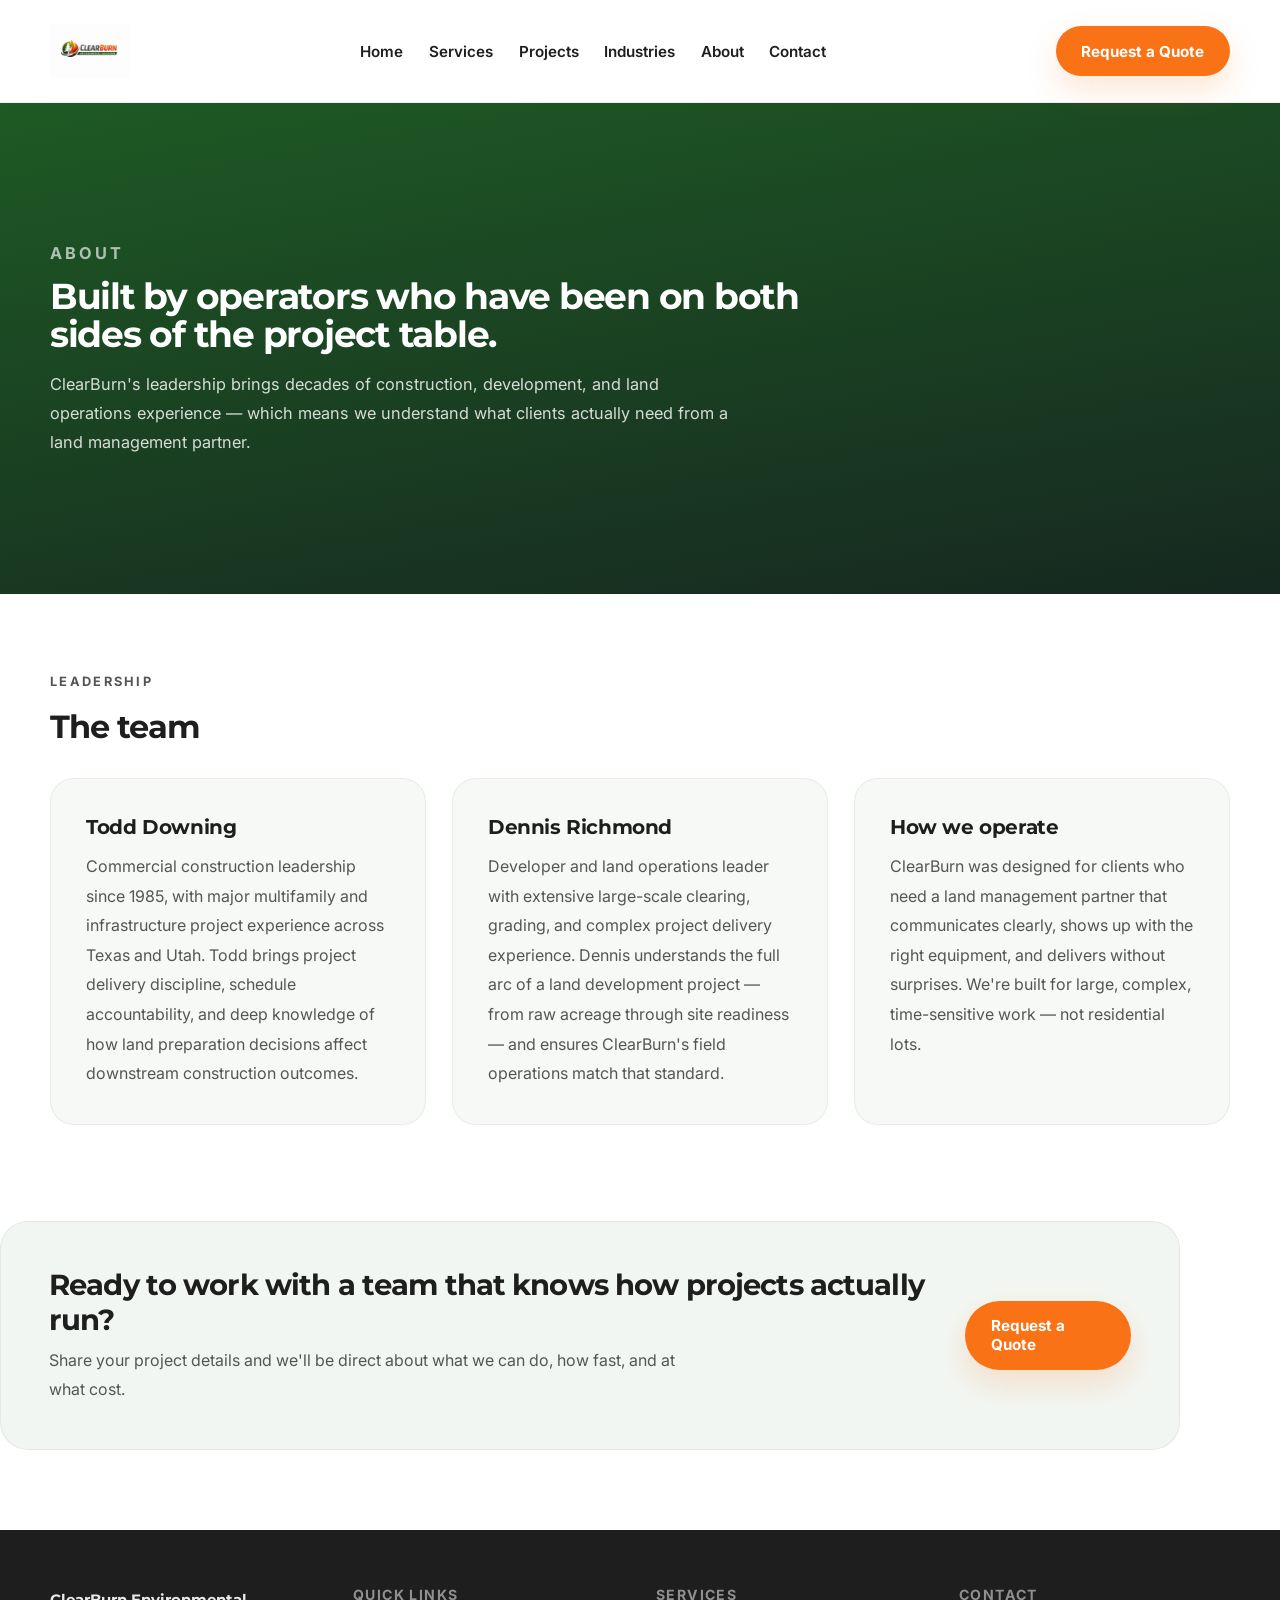
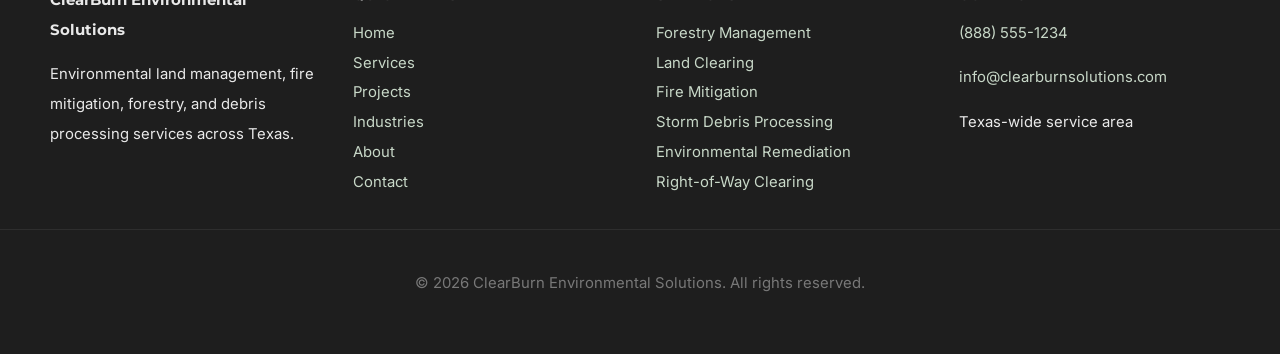
==== about.html @ 8dbac009 "Initial commit — ClearBurn website Co-Authored-By: Claude Sonnet 4.6 <noreply@anthropic.com>" ====
<!DOCTYPE html>
<html lang="en">
<head>
  <meta charset="UTF-8" />
  <meta name="viewport" content="width=device-width, initial-scale=1.0" />
  <meta name="description" content="ClearBurn Environmental Solutions is led by experienced operators with development and construction backgrounds, delivering practical environmental land management solutions across Texas." />
  <title>About ClearBurn Environmental Solutions</title>
  <link rel="preconnect" href="https://fonts.googleapis.com" />
  <link rel="preconnect" href="https://fonts.gstatic.com" crossorigin />
  <link href="https://fonts.googleapis.com/css2?family=Inter:wght@400;500;600;700&family=Montserrat:wght@600;700;800&display=swap" rel="stylesheet" />
  <link rel="stylesheet" href="styles.css" />
</head>
<body>
  <header class="site-header">
    <div class="container header-inner">
      <a href="index.html" class="brand">
        <img src="ClearBurn Logo.png" alt="ClearBurn" class="logo" />
      </a>
      <nav class="main-nav" aria-label="Primary navigation">
        <a href="index.html">Home</a>
        <a href="services.html">Services</a>
        <a href="projects.html">Projects</a>
        <a href="industries.html">Industries</a>
        <a href="about.html">About</a>
        <a href="contact.html">Contact</a>
      </nav>
      <a href="contact.html" class="nav-cta">Request a Quote</a>
      <button class="mobile-menu-toggle" aria-label="Open menu">Menu</button>
    </div>
    <div class="mobile-menu" id="mobileMenu">
      <a href="index.html">Home</a>
      <a href="services.html">Services</a>
      <a href="projects.html">Projects</a>
      <a href="industries.html">Industries</a>
      <a href="about.html">About</a>
      <a href="contact.html">Contact</a>
      <a href="contact.html" class="mobile-cta">Request a Quote</a>
    </div>
  </header>

  <main>
    <section class="page-hero hero-small">
      <div class="container">
        <p class="eyebrow">About</p>
        <h1>Built by operators who have been on both sides of the project table.</h1>
        <p>ClearBurn's leadership brings decades of construction, development, and land operations experience — which means we understand what clients actually need from a land management partner.</p>
      </div>
    </section>

    <section class="container">
      <div class="section-header">
        <p class="eyebrow">Leadership</p>
        <h2>The team</h2>
      </div>
      <div class="profile-grid">
        <article class="profile-card">
          <h2>Todd Downing</h2>
          <p>Commercial construction leadership since 1985, with major multifamily and infrastructure project experience across Texas and Utah. Todd brings project delivery discipline, schedule accountability, and deep knowledge of how land preparation decisions affect downstream construction outcomes.</p>
        </article>
        <article class="profile-card">
          <h2>Dennis Richmond</h2>
          <p>Developer and land operations leader with extensive large-scale clearing, grading, and complex project delivery experience. Dennis understands the full arc of a land development project — from raw acreage through site readiness — and ensures ClearBurn's field operations match that standard.</p>
        </article>
        <article class="profile-card">
          <h2>How we operate</h2>
          <p>ClearBurn was designed for clients who need a land management partner that communicates clearly, shows up with the right equipment, and delivers without surprises. We're built for large, complex, time-sensitive work — not residential lots.</p>
        </article>
      </div>
    </section>

    <section class="container simple-cta">
      <div>
        <h2>Ready to work with a team that knows how projects actually run?</h2>
        <p class="cta-text">Share your project details and we'll be direct about what we can do, how fast, and at what cost.</p>
      </div>
      <a href="contact.html" class="btn btn-primary">Request a Quote</a>
    </section>
  </main>

  <footer class="site-footer">
    <div class="container footer-grid">
      <div>
        <p class="footer-logo">ClearBurn Environmental Solutions</p>
        <p>Environmental land management, fire mitigation, forestry, and debris processing services across Texas.</p>
      </div>
      <div>
        <h4>Quick links</h4>
        <a href="index.html">Home</a>
        <a href="services.html">Services</a>
        <a href="projects.html">Projects</a>
        <a href="industries.html">Industries</a>
        <a href="about.html">About</a>
        <a href="contact.html">Contact</a>
      </div>
      <div>
        <h4>Services</h4>
        <a href="services.html">Forestry Management</a>
        <a href="services.html">Land Clearing</a>
        <a href="services.html">Fire Mitigation</a>
        <a href="services.html">Storm Debris Processing</a>
        <a href="services.html">Environmental Remediation</a>
        <a href="services.html">Right-of-Way Clearing</a>
      </div>
      <div>
        <h4>Contact</h4>
        <p><a href="tel:+18885551234">(888) 555-1234</a></p>
        <p><a href="mailto:info@clearburnsolutions.com">info@clearburnsolutions.com</a></p>
        <p>Texas-wide service area</p>
      </div>
    </div>
    <div class="footer-bottom">
      <p>© 2026 ClearBurn Environmental Solutions. All rights reserved.</p>
    </div>
  </footer>
  <script src="script.js"></script>
</body>
</html>
---- styles.css ----
:root {
  --forest-green: #1E5A24;
  --secondary-green: #2E7D32;
  --orange: #F97316;
  --charcoal: #1E1E1E;
  --light-gray: #F5F5F5;
  --white: #FFFFFF;
  --text: #1E1E1E;
  --muted: #555555;
  --border: #E3E3E3;
}

* {
  box-sizing: border-box;
}

html {
  scroll-behavior: smooth;
}

body {
  margin: 0;
  font-family: 'Inter', sans-serif;
  color: var(--text);
  background: var(--white);
}

img {
  max-width: 100%;
  display: block;
}

a {
  color: inherit;
  text-decoration: none;
}

.container {
  width: min(1180px, calc(100% - 32px));
  margin: 0 auto;
}

/* ── Header ──────────────────────────────────────── */

.site-header {
  position: sticky;
  top: 0;
  z-index: 20;
  background: #FFFFFF;
  border-bottom: 1px solid rgba(30,90,36,0.08);
}

.header-inner {
  display: flex;
  align-items: center;
  justify-content: space-between;
  gap: 1rem;
  padding: 24px 0;
}

.brand {
  display: inline-flex;
  align-items: center;
}

.logo {
  height: 54px;
  width: auto;
}

.main-nav {
  display: flex;
  gap: 1.6rem;
  align-items: center;
}

.main-nav a {
  color: var(--charcoal);
  font-size: 0.95rem;
  font-weight: 600;
}

.nav-cta,
.btn {
  display: inline-flex;
  align-items: center;
  justify-content: center;
  border-radius: 999px;
  padding: 0.95rem 1.6rem;
  font-weight: 700;
  font-size: 0.95rem;
  transition: transform 0.2s ease, box-shadow 0.2s ease;
  cursor: pointer;
  border: none;
}

.nav-cta,
.btn-primary {
  background: var(--orange);
  color: var(--white);
  box-shadow: 0 14px 32px rgba(249,115,22,0.18);
}

.btn-secondary {
  background: transparent;
  color: var(--charcoal);
  border: 1px solid rgba(30,90,36,0.16);
}

.nav-cta:hover,
.btn:hover {
  transform: translateY(-1px);
}

.mobile-menu-toggle {
  display: none;
  border: none;
  background: none;
  font: inherit;
  color: var(--charcoal);
  cursor: pointer;
  font-weight: 600;
}

.mobile-menu {
  display: none;
  flex-direction: column;
  gap: 1rem;
  padding: 1rem 0 1.5rem;
}

.mobile-menu a {
  color: var(--charcoal);
  font-weight: 600;
}

.mobile-cta {
  background: var(--forest-green);
  color: white !important;
  padding: 0.85rem 1rem;
  border-radius: 999px;
  text-align: center;
}

/* ── Section base ────────────────────────────────── */

section {
  padding: 4rem 0;
}

.section-header {
  margin-bottom: 2rem;
}

.section-header h2 {
  font-family: 'Montserrat', sans-serif;
  font-size: clamp(2rem, 2.5vw, 3rem);
  letter-spacing: -0.03em;
  margin: 0.2rem 0 0;
}

.section-header p {
  color: var(--muted);
  max-width: 740px;
  margin-top: 0.75rem;
  line-height: 1.8;
}

.eyebrow {
  text-transform: uppercase;
  letter-spacing: 0.18em;
  font-size: 0.8rem;
  font-weight: 700;
  color: var(--secondary-green);
  margin: 0 0 0.9rem;
}

.section-actions {
  margin-top: 1.8rem;
}

.link-cta {
  color: var(--forest-green);
  font-weight: 700;
}

/* ── Homepage hero ───────────────────────────────── */

.hero-section {
  padding: 140px 0 120px;
  background: #1E5A24;
  color: #FFFFFF;
  position: relative;
  overflow: hidden;
}

.hero-section .eyebrow {
  color: rgba(255,255,255,0.7);
}

.hero-section .btn-secondary {
  background: transparent;
  color: #FFFFFF;
  border: 1px solid rgba(255,255,255,0.3);
}

.hero-grid {
  display: grid;
  grid-template-columns: 1.4fr 1fr;
  gap: 3.5rem;
  align-items: center;
}

.hero-copy-block {
  max-width: 620px;
}

.hero-copy-block h1 {
  font-family: 'Montserrat', sans-serif;
  font-size: clamp(3.2rem, 5vw, 5.6rem);
  line-height: 1;
  letter-spacing: -0.04em;
  margin: 0.35rem 0 1.3rem;
  color: #FFFFFF;
}

.hero-text {
  max-width: 560px;
  font-size: 1.05rem;
  line-height: 1.9;
  color: rgba(255,255,255,0.85);
  margin-bottom: 2rem;
}

.hero-visual {
  display: flex;
  justify-content: flex-end;
}

.hero-actions {
  display: flex;
  flex-wrap: wrap;
  gap: 1rem;
  margin-top: 1.75rem;
}

/* ── Gallery ─────────────────────────────────────── */

.visual-panel {
  width: 100%;
  min-height: 480px;
  border: 1px solid rgba(255,255,255,0.15);
  border-radius: 32px;
  padding: 1.2rem;
  background: rgba(255,255,255,0.08);
  display: flex;
  flex-direction: column;
  gap: 1rem;
  overflow: hidden;
}

.gallery-main {
  width: 100%;
  flex: 1;
  border-radius: 24px;
  overflow: hidden;
  background: rgba(255,255,255,0.06);
  display: flex;
  align-items: center;
  justify-content: center;
}

.gallery-image-main {
  width: 100%;
  height: 100%;
  object-fit: cover;
  transition: opacity 0.3s ease;
}

.gallery-thumbnails {
  display: grid;
  grid-template-columns: repeat(4, minmax(0, 1fr));
  gap: 0.8rem;
}

.gallery-thumb {
  width: 100%;
  height: 80px;
  border-radius: 12px;
  object-fit: cover;
  cursor: pointer;
  border: 2px solid transparent;
  transition: all 0.2s ease;
  opacity: 0.55;
}

.gallery-thumb:hover {
  opacity: 0.9;
}

.gallery-thumb.active {
  border-color: rgba(255,255,255,0.6);
  opacity: 1;
}

/* ── Inner page hero ─────────────────────────────── */

.page-hero {
  background: linear-gradient(170deg, #1E5A24 0%, #162820 100%);
  color: white;
  position: relative;
  overflow: hidden;
}

.hero-small .container {
  padding: 4.5rem 0 3.5rem;
}

.hero-small h1 {
  font-family: 'Montserrat', sans-serif;
  font-size: clamp(2.2rem, 2.8vw, 3.6rem);
  line-height: 1.05;
  letter-spacing: -0.035em;
  margin: 0.6rem 0 1rem;
  max-width: 820px;
}

.hero-small p {
  color: rgba(255,255,255,0.82);
  max-width: 680px;
  line-height: 1.8;
  font-size: 1.02rem;
}

.hero-small .eyebrow,
.page-hero .eyebrow {
  color: rgba(255,255,255,0.65);
  margin-bottom: 0.6rem;
}

/* ── Grid helpers ────────────────────────────────── */

.grid-2 { grid-template-columns: repeat(2, minmax(0, 1fr)); }
.grid-3 { grid-template-columns: repeat(3, minmax(0, 1fr)); }
.grid-4 { grid-template-columns: repeat(4, minmax(0, 1fr)); }

/* ── Generic card ────────────────────────────────── */

.card,
.panel-card {
  background: white;
  border-radius: 18px;
  padding: 1.75rem;
  border: 1px solid rgba(30,90,36,0.08);
}

.card h3 { margin-top: 0; }
.card p  { color: var(--muted); line-height: 1.8; }

/* ── Minimal cards (homepage services) ───────────── */

.minimal-card {
  background: #FFFFFF;
  border: 1px solid rgba(30,90,36,0.12);
  padding: 2rem;
  border-radius: 24px;
}

.minimal-card h3 {
  margin: 0 0 0.85rem;
  font-size: 1.2rem;
}

.minimal-card p {
  color: var(--muted);
  line-height: 1.8;
  margin: 0;
}

/* ── Proof / stat cards ──────────────────────────── */

.proof-grid {
  display: grid;
  grid-template-columns: repeat(3, minmax(0, 1fr));
  gap: 1.6rem;
  margin-top: 2.5rem;
}

.proof-card {
  padding: 2rem;
  border-radius: 24px;
  border: 1px solid rgba(30,90,36,0.1);
  background: #FFFFFF;
}

.proof-number {
  font-family: 'Montserrat', sans-serif;
  font-size: 2.6rem;
  font-weight: 700;
  letter-spacing: -0.03em;
  line-height: 1.1;
  margin: 0 0 0.9rem;
}

.proof-label {
  color: var(--muted);
  line-height: 1.8;
  font-size: 0.97rem;
}

/* ── Services grid ───────────────────────────────── */

.services-grid {
  display: grid;
  grid-template-columns: repeat(3, minmax(0, 1fr));
  gap: 1.6rem;
}

.service-card {
  background: #F7F9F7;
  border: 1px solid rgba(30,90,36,0.07);
  border-radius: 24px;
  padding: 2.2rem;
}

.service-card h3 {
  font-size: 1.2rem;
  margin: 0 0 0.85rem;
}

.service-card p {
  color: var(--muted);
  line-height: 1.85;
  margin: 0;
}

/* ── Projects grid ───────────────────────────────── */

.project-grid {
  display: grid;
  grid-template-columns: repeat(3, minmax(0, 1fr));
  gap: 1.6rem;
}

.project-card {
  background: #F7F9F7;
  border: 1px solid rgba(30,90,36,0.07);
  border-radius: 24px;
  padding: 2.2rem;
}

.project-card h2 {
  font-family: 'Montserrat', sans-serif;
  font-size: 1.25rem;
  letter-spacing: -0.02em;
  margin: 0 0 0.5rem;
}

.project-card > p {
  color: var(--secondary-green);
  font-size: 0.9rem;
  font-weight: 600;
  margin: 0 0 1.1rem;
}

.project-card ul {
  margin: 0;
  padding-left: 1.2rem;
}

.project-card li {
  color: var(--muted);
  line-height: 1.85;
  margin-bottom: 0.35rem;
}

/* ── Industry grid ───────────────────────────────── */

.industry-grid {
  display: grid;
  grid-template-columns: repeat(3, minmax(0, 1fr));
  gap: 1.6rem;
}

.industry-card {
  background: #F7F9F7;
  border: 1px solid rgba(30,90,36,0.07);
  border-radius: 24px;
  padding: 2.2rem;
}

.industry-card h3 {
  font-size: 1.2rem;
  margin: 0 0 0.85rem;
}

.industry-card p {
  color: var(--muted);
  line-height: 1.85;
  margin: 0;
}

/* ── About / profile grid ────────────────────────── */

.profile-grid {
  display: grid;
  grid-template-columns: repeat(3, minmax(0, 1fr));
  gap: 1.6rem;
}

.profile-card {
  background: #F7F9F7;
  border: 1px solid rgba(30,90,36,0.07);
  border-radius: 24px;
  padding: 2.2rem;
}

.profile-card h2 {
  font-family: 'Montserrat', sans-serif;
  font-size: 1.25rem;
  letter-spacing: -0.02em;
  margin: 0 0 0.85rem;
}

.profile-card p {
  color: var(--muted);
  line-height: 1.85;
  margin: 0;
}

/* ── Homepage service preview ────────────────────── */

.service-preview .grid {
  display: grid;
  gap: 1.5rem;
}

/* ── CTA banner ──────────────────────────────────── */

.simple-cta {
  display: flex;
  justify-content: space-between;
  align-items: center;
  gap: 2rem;
  margin: 2rem 0 5rem;
  padding: 2.8rem 3rem;
  border-radius: 28px;
  background: #F2F6F2;
  border: 1px solid rgba(30,90,36,0.08);
}

.simple-cta h2 {
  font-family: 'Montserrat', sans-serif;
  font-size: clamp(1.8rem, 2.2vw, 2.6rem);
  letter-spacing: -0.03em;
  margin: 0 0 0.6rem;
}

.cta-text {
  max-width: 640px;
  color: var(--muted);
  line-height: 1.8;
  margin: 0;
}

/* ── Contact page ────────────────────────────────── */

.contact-grid {
  display: grid;
  grid-template-columns: 1.6fr 1fr;
  gap: 2rem;
  padding: 3rem 0 5rem;
}

.quote-form,
.contact-panel {
  background: white;
  border-radius: 22px;
  border: 1px solid rgba(30,90,36,0.08);
  padding: 2.2rem;
  box-shadow: 0 20px 50px rgba(16,32,22,0.05);
}

.form-group {
  display: grid;
  gap: 0.5rem;
  margin-bottom: 1.2rem;
}

.form-group label {
  font-size: 0.92rem;
  font-weight: 600;
  color: var(--charcoal);
}

.form-group input,
.form-group select,
.form-group textarea {
  width: 100%;
  border: 1px solid rgba(30,90,36,0.18);
  border-radius: 10px;
  padding: 0.9rem 1rem;
  font: inherit;
  font-size: 0.97rem;
  color: var(--charcoal);
  background: #FFFFFF;
  transition: border-color 0.2s ease;
}

.form-group input:focus,
.form-group select:focus,
.form-group textarea:focus {
  outline: none;
  border-color: var(--forest-green);
}

.success-message {
  margin-top: 1rem;
  color: var(--forest-green);
  font-weight: 600;
}

.panel-card {
  background: white;
  border-radius: 18px;
  padding: 1.75rem;
  border: 1px solid rgba(30,90,36,0.08);
}

.panel-card h2 {
  font-family: 'Montserrat', sans-serif;
  font-size: 1.3rem;
  letter-spacing: -0.02em;
  margin: 0 0 1.1rem;
}

.panel-card p {
  color: var(--muted);
  line-height: 1.8;
  margin-bottom: 0.6rem;
}

/* ── Footer ──────────────────────────────────────── */

.site-footer {
  background: var(--charcoal);
  color: #E9E9E9;
}

.footer-grid {
  display: grid;
  grid-template-columns: repeat(4, minmax(0, 1fr));
  gap: 2rem;
  padding: 3.5rem 0 2rem;
}

.footer-logo {
  font-family: 'Montserrat', sans-serif;
  font-size: 1rem;
  font-weight: 700;
  margin: 0 0 0.75rem;
}

.site-footer a { color: #C8D8C8; }

.site-footer h4 {
  font-size: 0.88rem;
  text-transform: uppercase;
  letter-spacing: 0.1em;
  color: rgba(255,255,255,0.5);
  margin: 0 0 1rem;
}

.site-footer p,
.site-footer a {
  font-size: 0.93rem;
  line-height: 2;
  display: block;
}

.footer-bottom {
  border-top: 1px solid rgba(255,255,255,0.07);
  padding: 1.5rem 0 2.5rem;
  text-align: center;
  font-size: 0.88rem;
  color: rgba(255,255,255,0.4);
}

/* ── Responsive ──────────────────────────────────── */

@media (max-width: 980px) {
  .hero-grid {
    grid-template-columns: 1fr;
  }

  .hero-visual {
    display: none;
  }

  .hero-section {
    padding: 80px 0 60px;
  }

  .grid-3,
  .grid-4,
  .proof-grid,
  .services-grid,
  .project-grid,
  .industry-grid,
  .profile-grid,
  .footer-grid,
  .contact-grid {
    grid-template-columns: 1fr;
  }

  .simple-cta {
    flex-direction: column;
    align-items: flex-start;
    padding: 2rem;
  }
}

@media (max-width: 720px) {
  .header-inner {
    flex-wrap: wrap;
    justify-content: space-between;
  }

  .main-nav {
    display: none;
  }

  .mobile-menu-toggle {
    display: inline-flex;
  }

  .mobile-menu.active {
    display: flex;
  }

  .hero-actions {
    flex-direction: column;
    align-items: stretch;
  }

  .hero-copy-block h1 {
    font-size: 2.8rem;
  }

  .contact-grid {
    padding: 1.5rem 0 3rem;
  }

  section {
    padding: 3rem 0;
  }
}
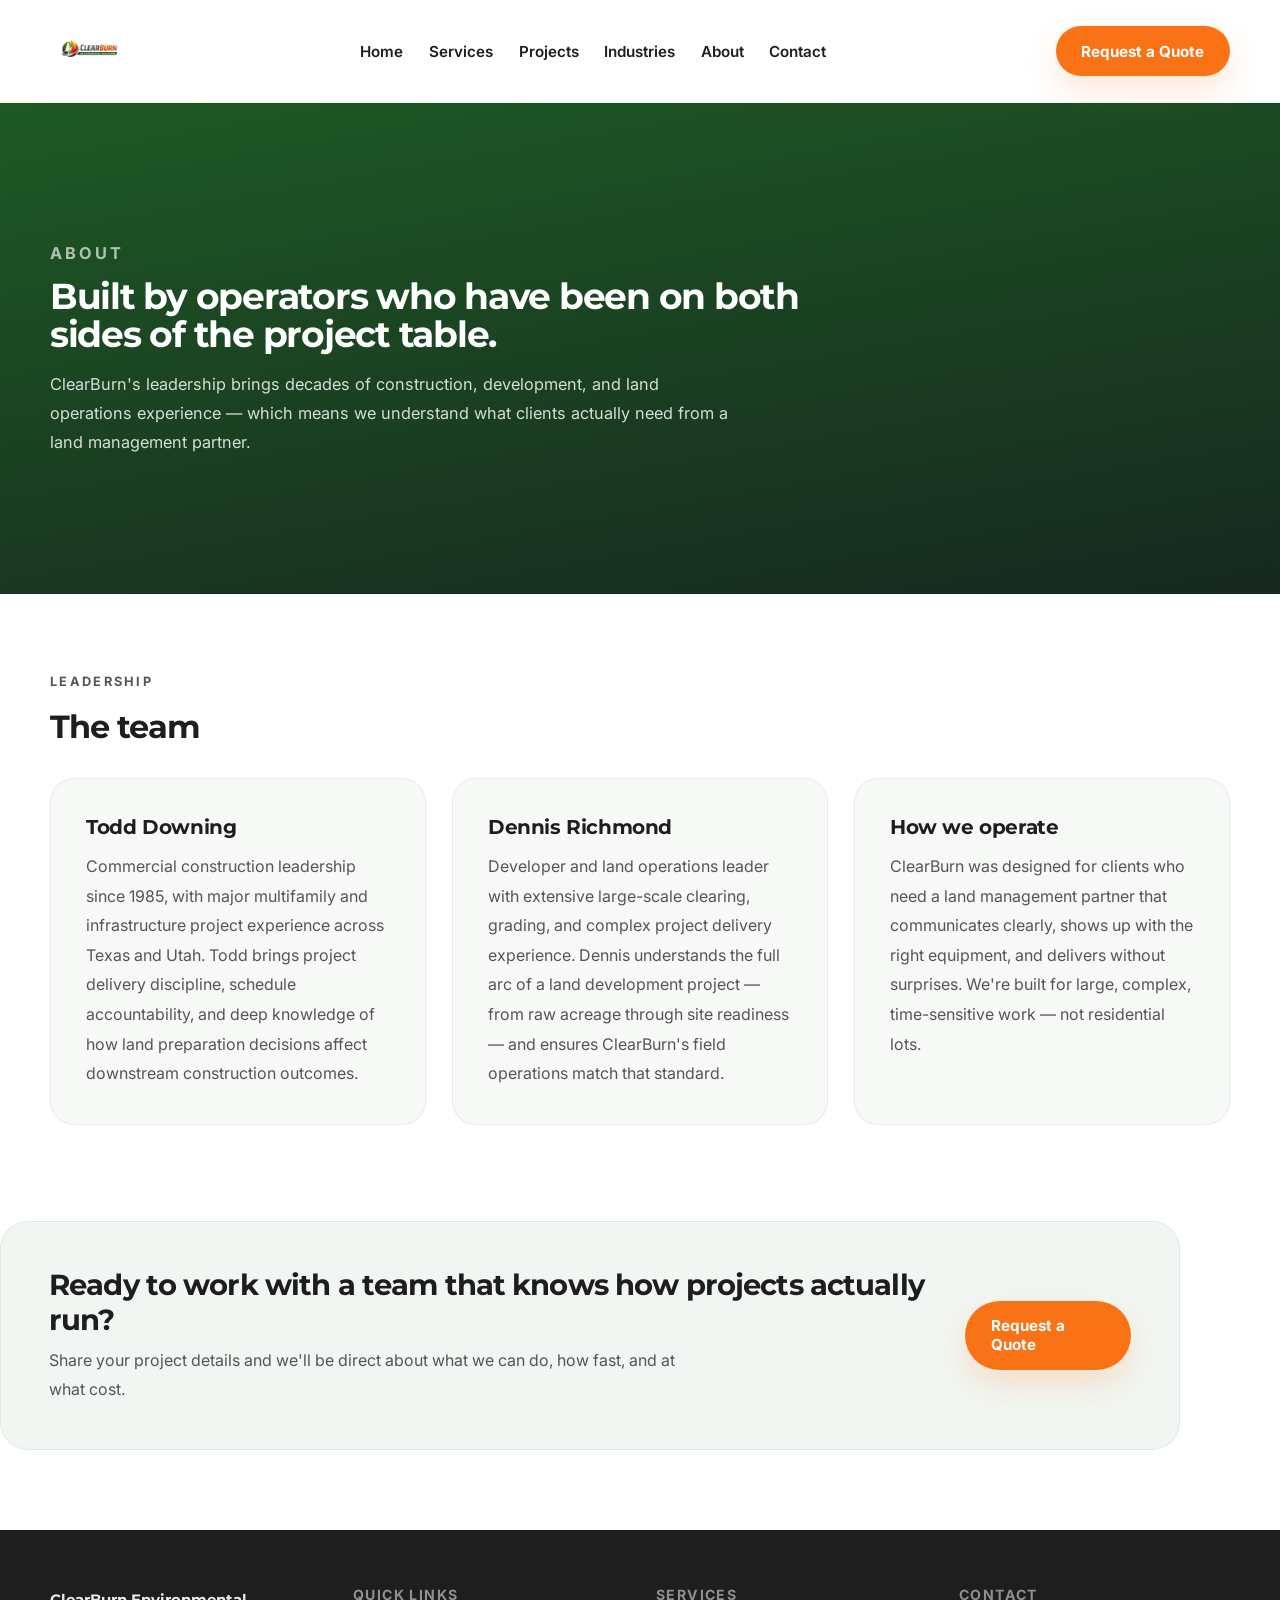
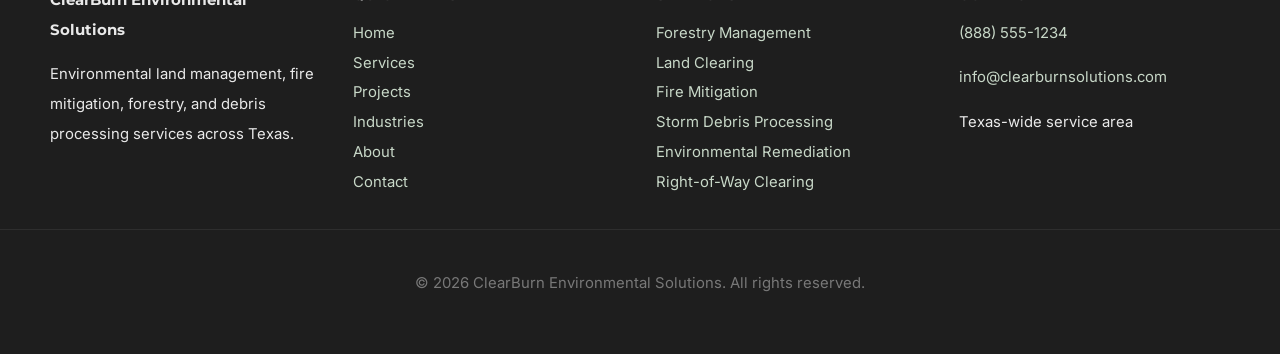
==== commit e55f3ab9: "Replace logo with logo1.png and add click-to-play YouTube video section Co-Authored-By: Claude Sonne" ====
--- a/about.html
+++ b/about.html
@@ -14,7 +14,7 @@
   <header class="site-header">
     <div class="container header-inner">
       <a href="index.html" class="brand">
-        <img src="ClearBurn Logo.png" alt="ClearBurn" class="logo" />
+        <img src="logo1.png" alt="ClearBurn" class="logo" />
       </a>
       <nav class="main-nav" aria-label="Primary navigation">
         <a href="index.html">Home</a>
--- a/styles.css
+++ b/styles.css
@@ -607,6 +607,15 @@
   transition: border-color 0.2s ease;
 }
 
+.form-group select {
+  appearance: none;
+  background-image: url("data:image/svg+xml,%3Csvg xmlns='http://www.w3.org/2000/svg' width='16' height='16' viewBox='0 0 24 24' fill='none' stroke='%23555' stroke-width='2'%3E%3Cpolyline points='6 9 12 15 18 9'%3E%3C/polyline%3E%3C/svg%3E");
+  background-repeat: no-repeat;
+  background-position: right 1rem center;
+  padding-right: 2.5rem;
+  cursor: pointer;
+}
+
 .form-group input:focus,
 .form-group select:focus,
 .form-group textarea:focus {
@@ -638,6 +647,55 @@
   color: var(--muted);
   line-height: 1.8;
   margin-bottom: 0.6rem;
+}
+
+/* ── Video section ───────────────────────────────── */
+
+.video-wrapper {
+  position: relative;
+  width: 100%;
+  aspect-ratio: 16 / 9;
+  border-radius: 24px;
+  overflow: hidden;
+  background: #000;
+  cursor: pointer;
+}
+
+.video-thumb {
+  width: 100%;
+  height: 100%;
+  object-fit: cover;
+  transition: opacity 0.3s ease;
+}
+
+.video-wrapper:hover .video-thumb {
+  opacity: 0.8;
+}
+
+.video-play-btn {
+  position: absolute;
+  top: 50%;
+  left: 50%;
+  transform: translate(-50%, -50%);
+  background: none;
+  border: none;
+  cursor: pointer;
+  padding: 0;
+  transition: transform 0.2s ease;
+  filter: drop-shadow(0 4px 16px rgba(0,0,0,0.5));
+}
+
+.video-wrapper:hover .video-play-btn {
+  transform: translate(-50%, -50%) scale(1.12);
+}
+
+.video-wrapper iframe {
+  position: absolute;
+  top: 0;
+  left: 0;
+  width: 100%;
+  height: 100%;
+  border: 0;
 }
 
 /* ── Footer ──────────────────────────────────────── */
@@ -688,6 +746,7 @@
 
 /* ── Responsive ──────────────────────────────────── */
 
+/* Tablet ≤ 980px */
 @media (max-width: 980px) {
   .hero-grid {
     grid-template-columns: 1fr;
@@ -701,6 +760,152 @@
     padding: 80px 0 60px;
   }
 
+  .grid-4,
+  .footer-grid {
+    grid-template-columns: repeat(2, minmax(0, 1fr));
+  }
+
+  .contact-grid {
+    grid-template-columns: 1fr;
+  }
+
+  .simple-cta {
+    flex-direction: column;
+    align-items: flex-start;
+    padding: 2.2rem;
+  }
+}
+
+/* Mobile ≤ 720px */
+@media (max-width: 720px) {
+  .container {
+    width: min(1180px, calc(100% - 24px));
+  }
+
+  .header-inner {
+    padding: 14px 0;
+  }
+
+  .main-nav,
+  .nav-cta {
+    display: none;
+  }
+
+  .mobile-menu-toggle {
+    display: inline-flex;
+    padding: 0.55rem 1rem;
+    border-radius: 999px;
+    border: 1px solid rgba(30,90,36,0.2);
+    font-size: 0.9rem;
+  }
+
+  .mobile-menu {
+    padding: 0 1rem 1.5rem;
+    border-top: 1px solid rgba(30,90,36,0.07);
+  }
+
+  .mobile-menu.active {
+    display: flex;
+  }
+
+  .mobile-menu a {
+    padding: 0.75rem 0;
+    border-bottom: 1px solid rgba(30,90,36,0.07);
+  }
+
+  .mobile-cta {
+    margin-top: 0.75rem;
+    border-bottom: none !important;
+  }
+
+  .hero-section {
+    padding: 56px 0 44px;
+  }
+
+  .hero-copy-block h1 {
+    font-size: clamp(2.2rem, 7.5vw, 2.8rem);
+  }
+
+  .hero-actions {
+    flex-direction: column;
+    align-items: stretch;
+  }
+
+  .grid-2,
+  .grid-3,
+  .grid-4,
+  .proof-grid,
+  .services-grid,
+  .project-grid,
+  .industry-grid,
+  .profile-grid {
+    grid-template-columns: repeat(2, minmax(0, 1fr));
+  }
+
+  .footer-grid,
+  .contact-grid {
+    grid-template-columns: 1fr;
+  }
+
+  .footer-grid {
+    gap: 2rem;
+  }
+
+  .section-header h2 {
+    font-size: clamp(1.75rem, 5.5vw, 2.5rem);
+  }
+
+  .simple-cta {
+    padding: 1.75rem;
+    margin: 0.5rem 0 3rem;
+  }
+
+  .simple-cta h2 {
+    font-size: clamp(1.45rem, 5vw, 2rem);
+  }
+
+  section {
+    padding: 2.5rem 0;
+  }
+
+  .hero-small .container {
+    padding: 3rem 0 2.25rem;
+  }
+
+  .hero-small h1 {
+    font-size: clamp(1.75rem, 5.5vw, 2.4rem);
+  }
+
+  .proof-number {
+    font-size: 2rem;
+  }
+
+  .proof-card,
+  .service-card,
+  .project-card,
+  .industry-card,
+  .profile-card,
+  .minimal-card {
+    padding: 1.6rem;
+  }
+
+  .contact-grid {
+    padding: 1.5rem 0 3rem;
+  }
+
+  .quote-form,
+  .contact-panel {
+    padding: 1.75rem;
+  }
+
+  .gallery-thumb {
+    height: 58px;
+  }
+}
+
+/* Small phone ≤ 480px */
+@media (max-width: 480px) {
+  .grid-2,
   .grid-3,
   .grid-4,
   .proof-grid,
@@ -708,50 +913,36 @@
   .project-grid,
   .industry-grid,
   .profile-grid,
-  .footer-grid,
-  .contact-grid {
+  .footer-grid {
     grid-template-columns: 1fr;
   }
 
+  .hero-copy-block h1 {
+    font-size: clamp(1.9rem, 7vw, 2.4rem);
+  }
+
+  .hero-small h1 {
+    font-size: clamp(1.55rem, 6vw, 1.9rem);
+  }
+
+  .proof-number {
+    font-size: 1.8rem;
+  }
+
+  .proof-card,
+  .service-card,
+  .project-card,
+  .industry-card,
+  .profile-card,
+  .minimal-card {
+    padding: 1.4rem;
+  }
+
   .simple-cta {
-    flex-direction: column;
-    align-items: flex-start;
-    padding: 2rem;
-  }
-}
-
-@media (max-width: 720px) {
-  .header-inner {
-    flex-wrap: wrap;
-    justify-content: space-between;
-  }
-
-  .main-nav {
-    display: none;
-  }
-
-  .mobile-menu-toggle {
-    display: inline-flex;
-  }
-
-  .mobile-menu.active {
-    display: flex;
-  }
-
-  .hero-actions {
-    flex-direction: column;
-    align-items: stretch;
-  }
-
-  .hero-copy-block h1 {
-    font-size: 2.8rem;
-  }
-
-  .contact-grid {
-    padding: 1.5rem 0 3rem;
+    padding: 1.5rem;
   }
 
   section {
-    padding: 3rem 0;
-  }
-}
+    padding: 2rem 0;
+  }
+}
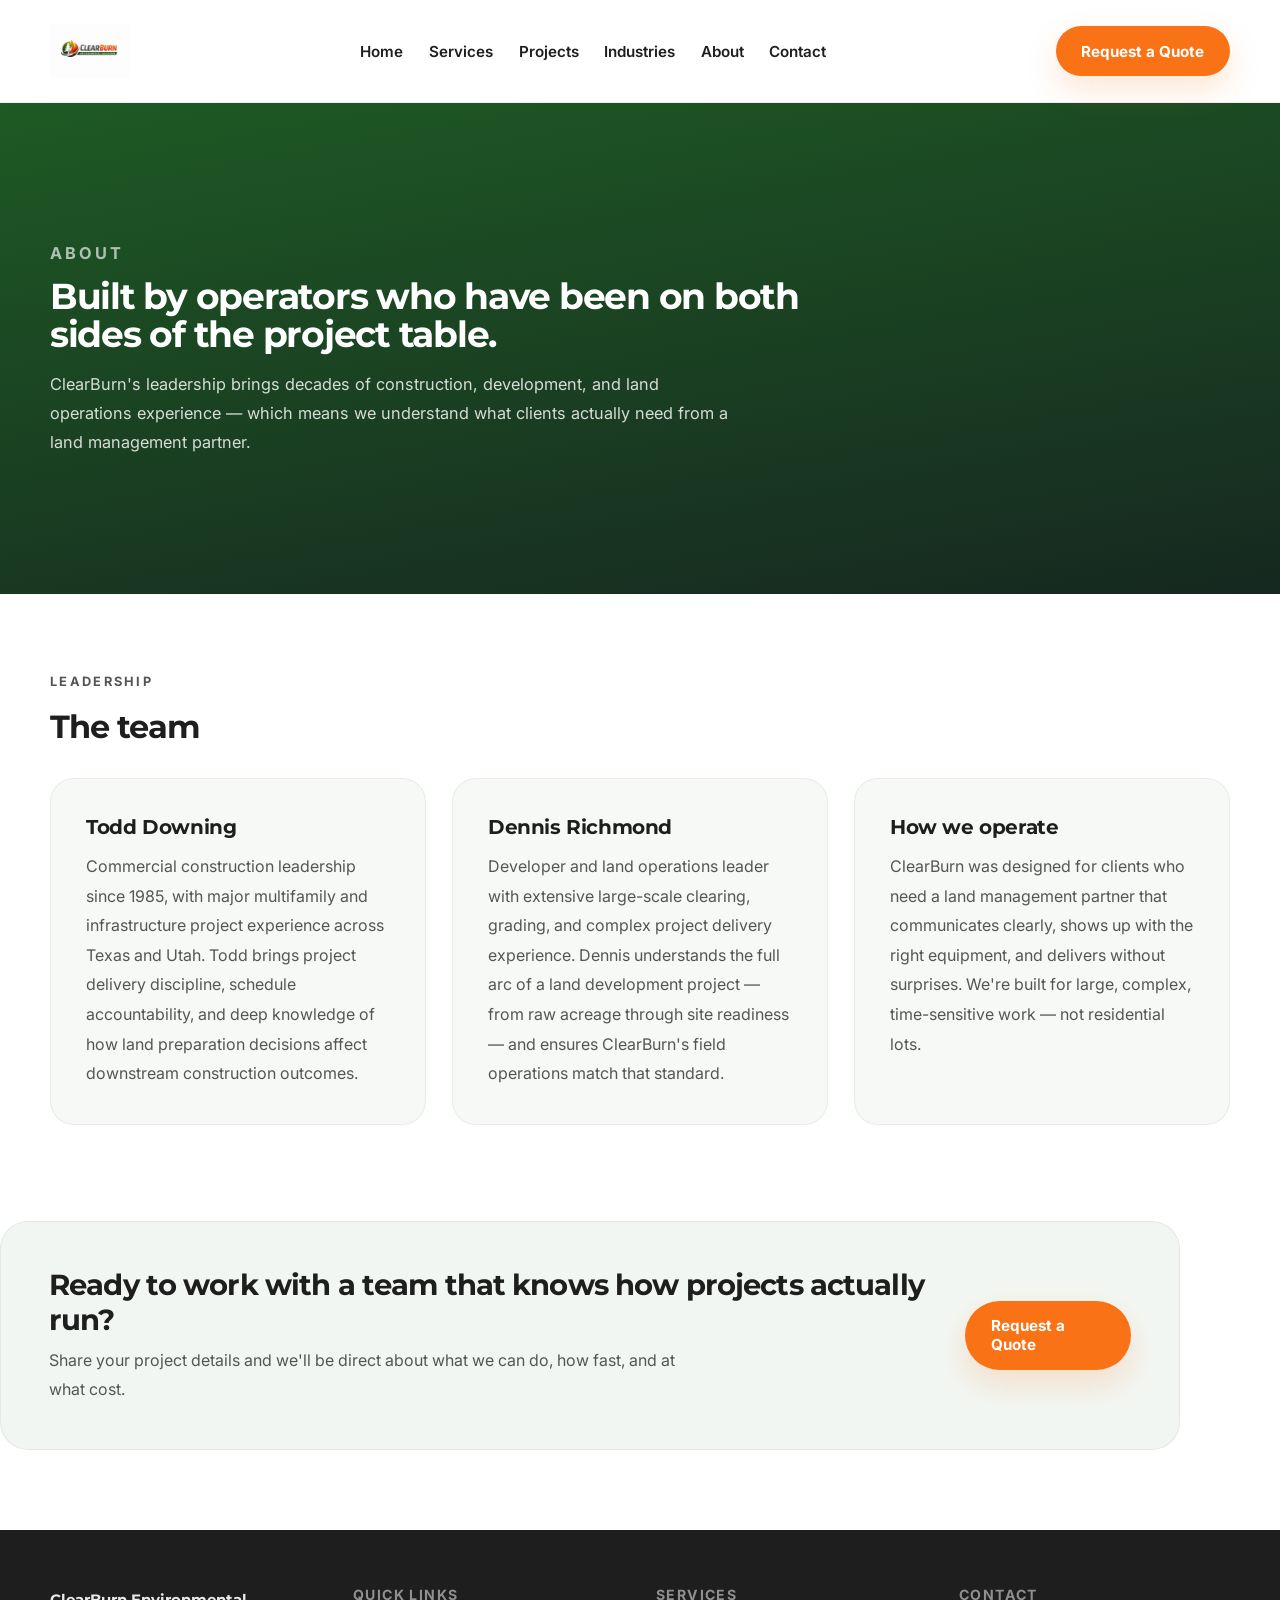
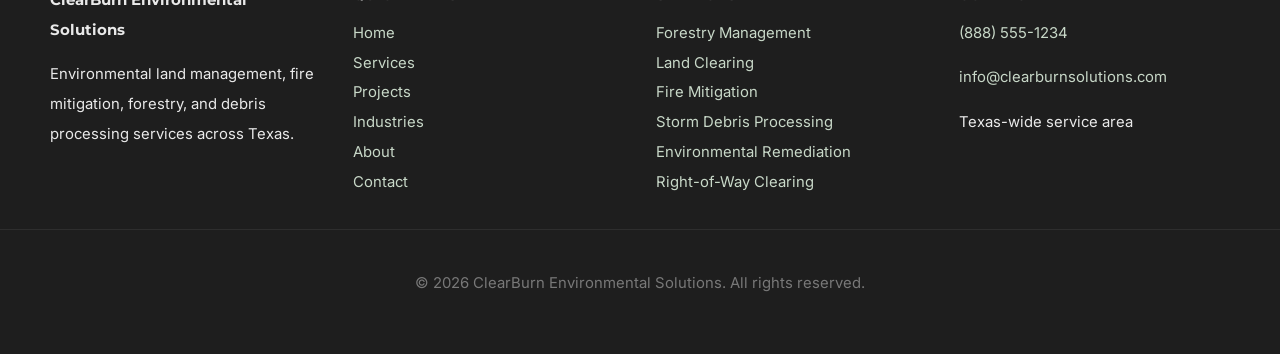
==== commit 8c6977a6: "Switch logo to logo2.png Co-Authored-By: Claude Sonnet 4.6 <noreply@anthropic.com>" ====
--- a/about.html
+++ b/about.html
@@ -14,7 +14,7 @@
   <header class="site-header">
     <div class="container header-inner">
       <a href="index.html" class="brand">
-        <img src="logo1.png" alt="ClearBurn" class="logo" />
+        <img src="logo2.png" alt="ClearBurn" class="logo" />
       </a>
       <nav class="main-nav" aria-label="Primary navigation">
         <a href="index.html">Home</a>
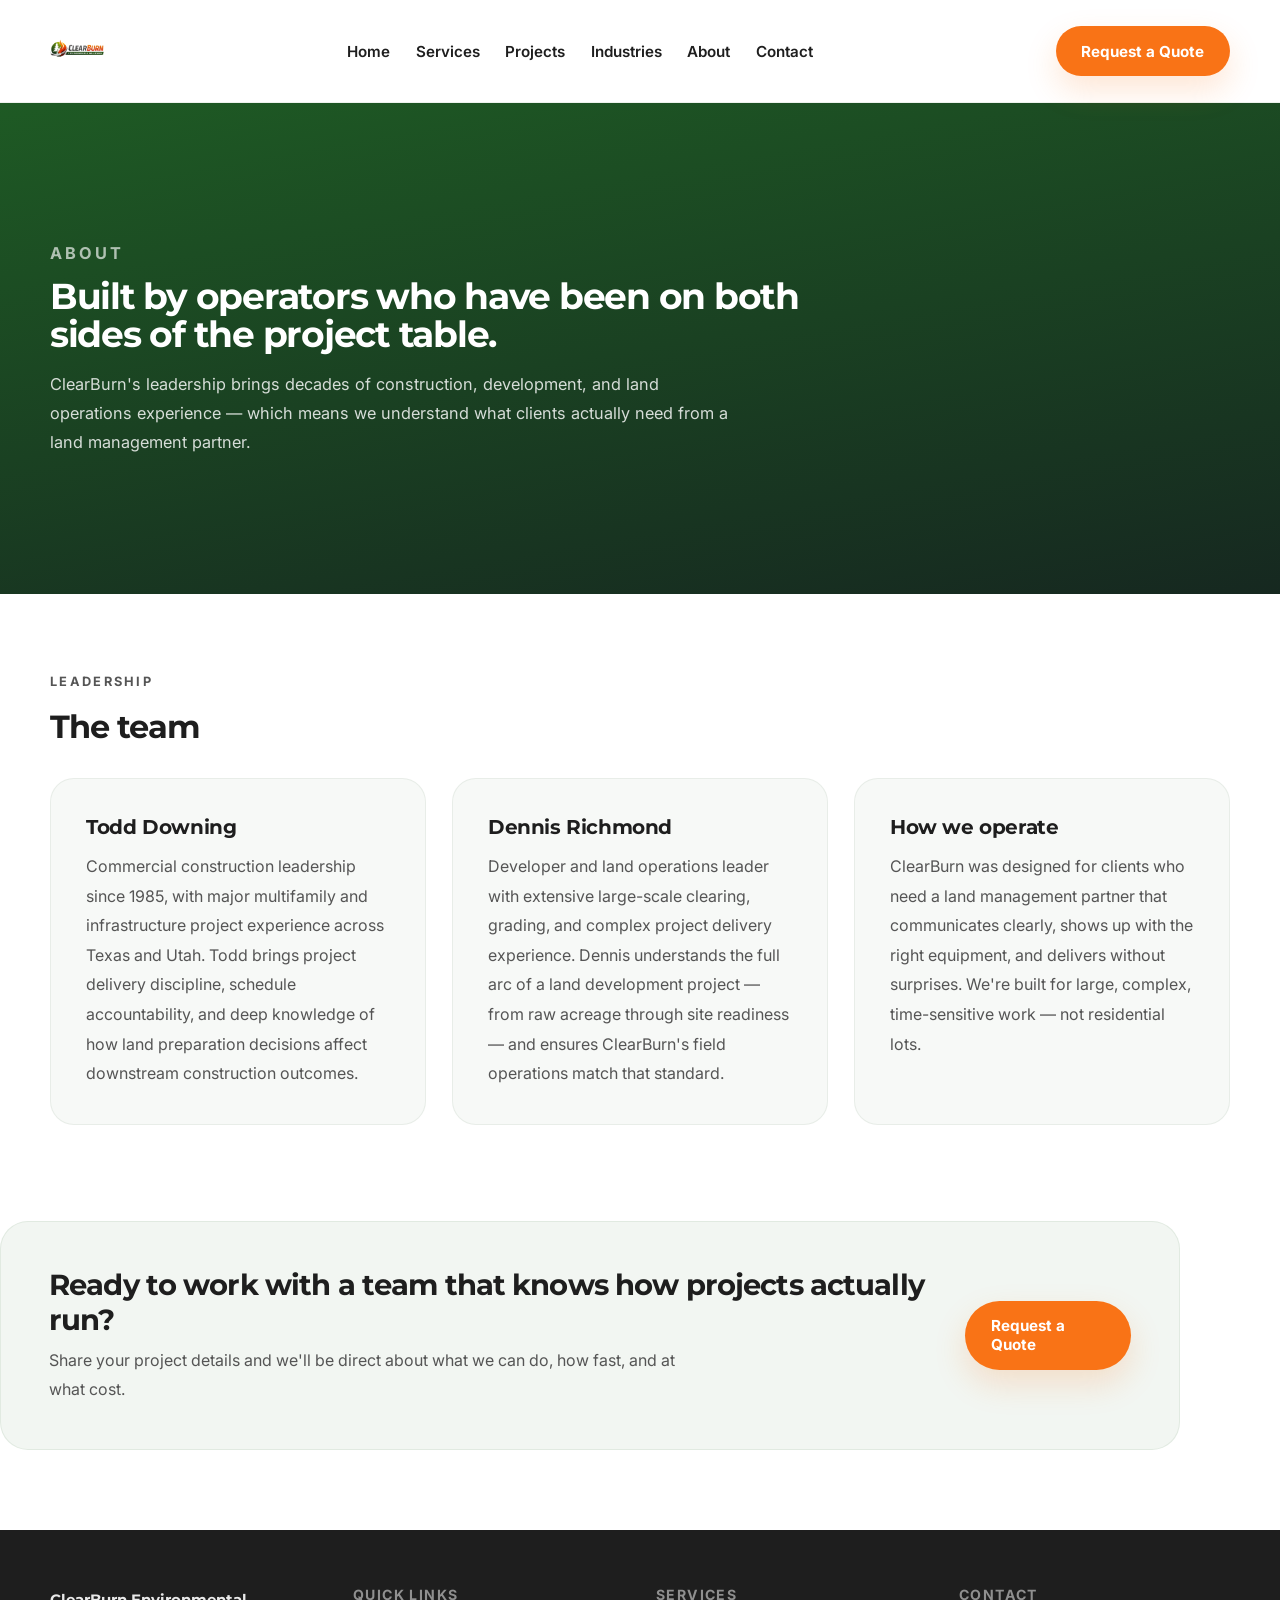
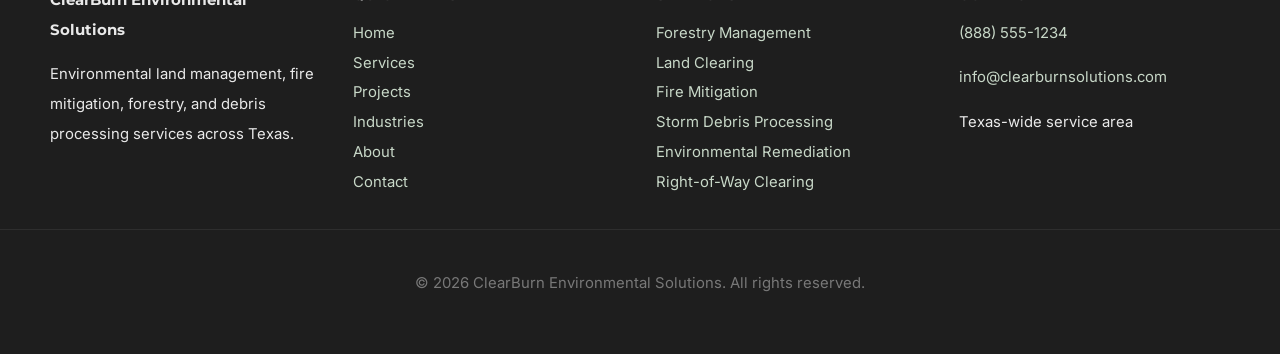
==== commit bf9def65: "Switch logo to logo3.png across all pages Co-Authored-By: Claude Sonnet 4.6 <noreply@anthropic.com>" ====
--- a/about.html
+++ b/about.html
@@ -14,7 +14,7 @@
   <header class="site-header">
     <div class="container header-inner">
       <a href="index.html" class="brand">
-        <img src="logo2.png" alt="ClearBurn" class="logo" />
+        <img src="logo3.png" alt="ClearBurn" class="logo" />
       </a>
       <nav class="main-nav" aria-label="Primary navigation">
         <a href="index.html">Home</a>
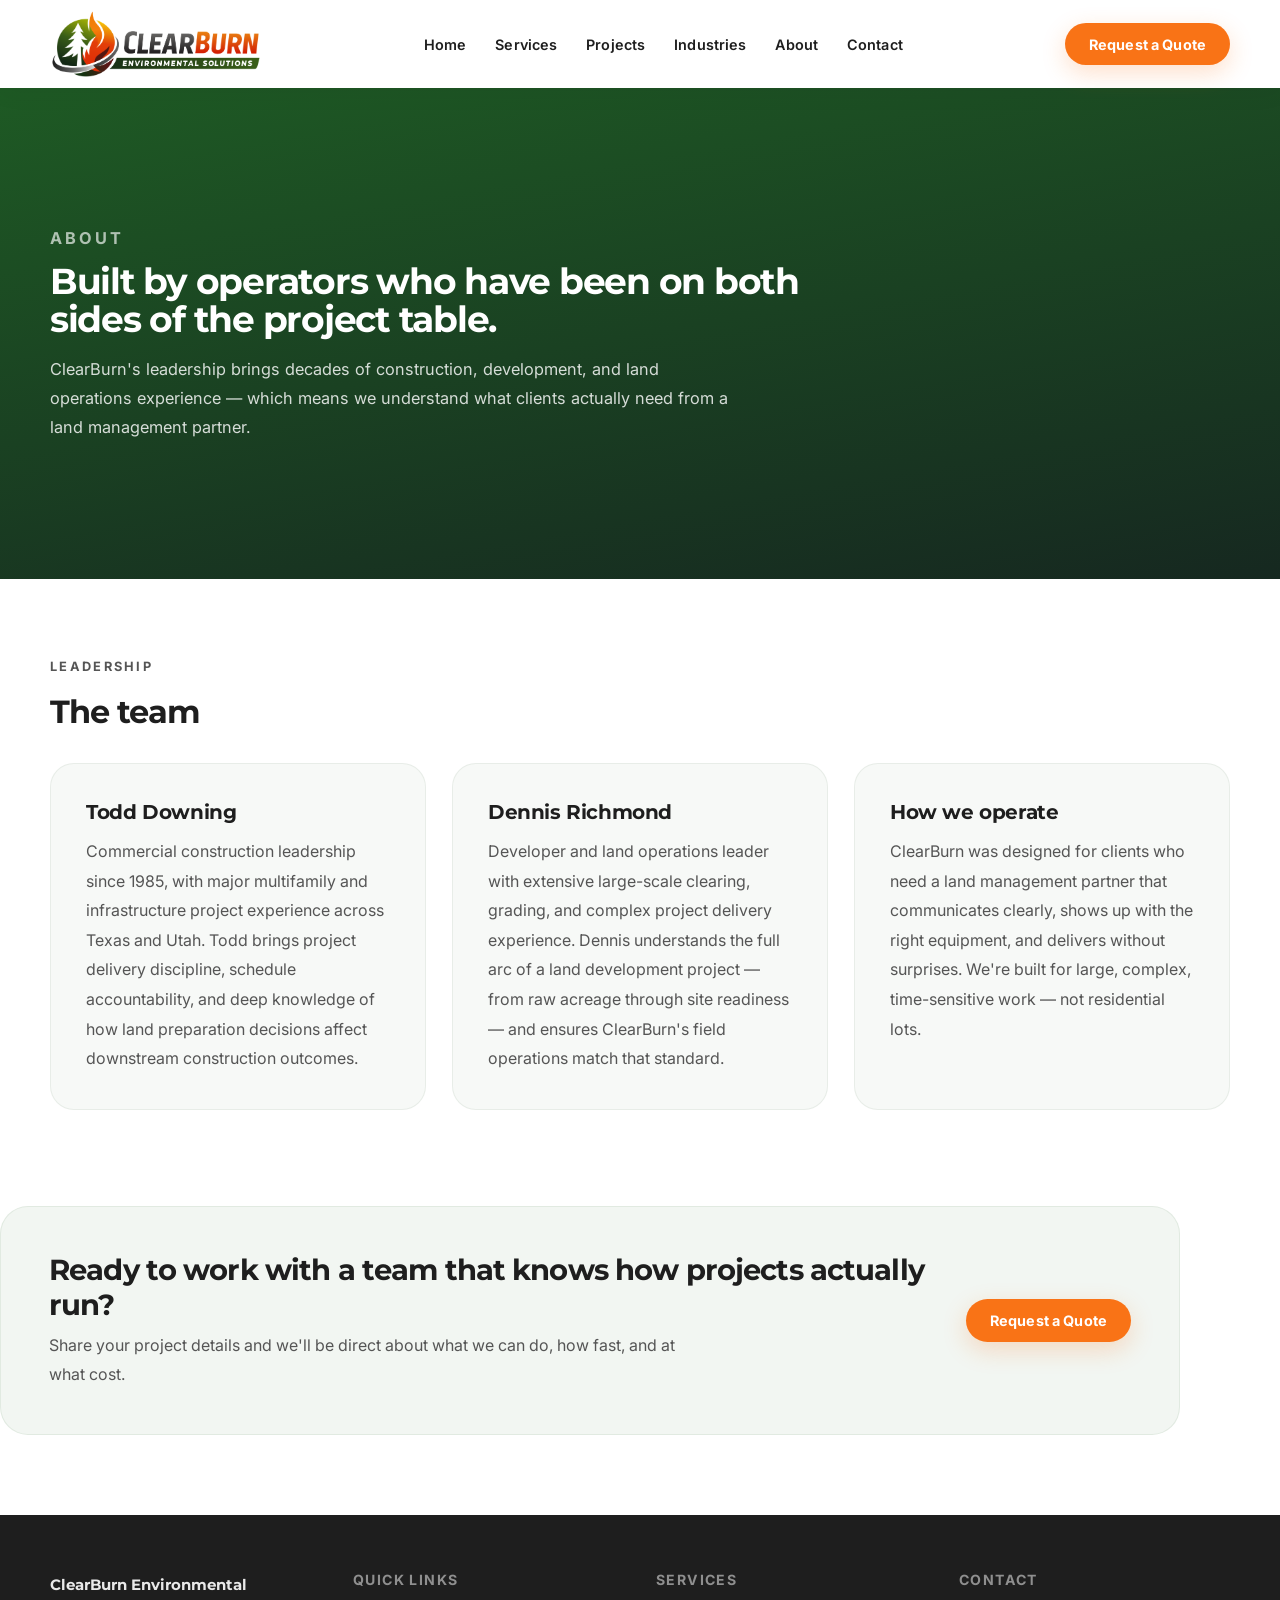
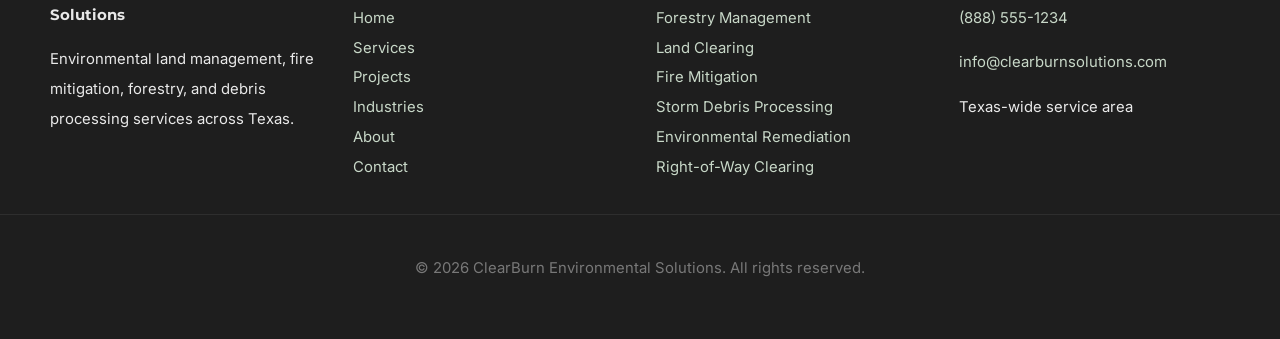
==== commit 34f45fe9: "Replace logo with ClearBurn-01.png and redesign header - Switch to new ClearBurn Environmental Solut" ====
--- a/about.html
+++ b/about.html
@@ -14,7 +14,7 @@
   <header class="site-header">
     <div class="container header-inner">
       <a href="index.html" class="brand">
-        <img src="logo3.png" alt="ClearBurn" class="logo" />
+        <img src="logo4.png" alt="ClearBurn" class="logo" />
       </a>
       <nav class="main-nav" aria-label="Primary navigation">
         <a href="index.html">Home</a>
@@ -25,7 +25,7 @@
         <a href="contact.html">Contact</a>
       </nav>
       <a href="contact.html" class="nav-cta">Request a Quote</a>
-      <button class="mobile-menu-toggle" aria-label="Open menu">Menu</button>
+      <button class="mobile-menu-toggle" aria-label="Open menu"><svg viewBox="0 0 24 24" fill="none" stroke="currentColor" stroke-width="2" stroke-linecap="round"><line x1="3" y1="6" x2="21" y2="6"/><line x1="3" y1="12" x2="21" y2="12"/><line x1="3" y1="18" x2="21" y2="18"/></svg>Menu</button>
     </div>
     <div class="mobile-menu" id="mobileMenu">
       <a href="index.html">Home</a>
--- a/styles.css
+++ b/styles.css
@@ -47,37 +47,49 @@
   top: 0;
   z-index: 20;
   background: #FFFFFF;
-  border-bottom: 1px solid rgba(30,90,36,0.08);
+  box-shadow: 0 1px 0 rgba(30,90,36,0.07), 0 4px 24px rgba(0,0,0,0.05);
 }
 
 .header-inner {
   display: flex;
   align-items: center;
   justify-content: space-between;
-  gap: 1rem;
-  padding: 24px 0;
+  gap: 2rem;
+  padding: 10px 0;
+  height: 88px;
 }
 
 .brand {
   display: inline-flex;
   align-items: center;
+  flex-shrink: 0;
 }
 
 .logo {
-  height: 54px;
+  height: 70px;
   width: auto;
+  display: block;
 }
 
 .main-nav {
   display: flex;
-  gap: 1.6rem;
+  gap: 0.2rem;
   align-items: center;
 }
 
 .main-nav a {
   color: var(--charcoal);
-  font-size: 0.95rem;
+  font-size: 0.9rem;
   font-weight: 600;
+  padding: 0.5rem 0.8rem;
+  border-radius: 8px;
+  transition: background 0.15s ease, color 0.15s ease;
+  letter-spacing: 0.01em;
+}
+
+.main-nav a:hover {
+  background: rgba(30,90,36,0.07);
+  color: var(--forest-green);
 }
 
 .nav-cta,
@@ -86,19 +98,22 @@
   align-items: center;
   justify-content: center;
   border-radius: 999px;
-  padding: 0.95rem 1.6rem;
+  padding: 0.8rem 1.5rem;
   font-weight: 700;
-  font-size: 0.95rem;
-  transition: transform 0.2s ease, box-shadow 0.2s ease;
+  font-size: 0.9rem;
+  transition: transform 0.2s ease, box-shadow 0.2s ease, opacity 0.2s ease;
   cursor: pointer;
   border: none;
+  white-space: nowrap;
+  flex-shrink: 0;
 }
 
 .nav-cta,
 .btn-primary {
   background: var(--orange);
   color: var(--white);
-  box-shadow: 0 14px 32px rgba(249,115,22,0.18);
+  box-shadow: 0 8px 24px rgba(249,115,22,0.22);
+  letter-spacing: 0.01em;
 }
 
 .btn-secondary {
@@ -109,37 +124,73 @@
 
 .nav-cta:hover,
 .btn:hover {
-  transform: translateY(-1px);
+  transform: translateY(-2px);
+  box-shadow: 0 12px 32px rgba(249,115,22,0.28);
+  opacity: 0.95;
+}
+
+.btn-secondary:hover {
+  box-shadow: none;
+  background: rgba(30,90,36,0.05);
 }
 
 .mobile-menu-toggle {
   display: none;
-  border: none;
+  align-items: center;
+  gap: 0.45rem;
+  border: 1.5px solid rgba(30,90,36,0.2);
   background: none;
   font: inherit;
   color: var(--charcoal);
   cursor: pointer;
   font-weight: 600;
+  font-size: 0.88rem;
+  padding: 0.5rem 1rem;
+  border-radius: 999px;
+  transition: background 0.15s ease;
+}
+
+.mobile-menu-toggle:hover {
+  background: rgba(30,90,36,0.05);
+}
+
+.mobile-menu-toggle svg {
+  width: 18px;
+  height: 18px;
+  flex-shrink: 0;
 }
 
 .mobile-menu {
   display: none;
   flex-direction: column;
-  gap: 1rem;
-  padding: 1rem 0 1.5rem;
+  background: #FFFFFF;
+  border-top: 1px solid rgba(30,90,36,0.08);
+  padding: 0.75rem 0 1.25rem;
+  gap: 0;
 }
 
 .mobile-menu a {
   color: var(--charcoal);
   font-weight: 600;
+  font-size: 1rem;
+  padding: 0.85rem 1rem;
+  border-radius: 10px;
+  margin: 0 0.5rem;
+  transition: background 0.15s ease;
+}
+
+.mobile-menu a:hover {
+  background: rgba(30,90,36,0.05);
 }
 
 .mobile-cta {
-  background: var(--forest-green);
+  background: var(--orange) !important;
   color: white !important;
-  padding: 0.85rem 1rem;
-  border-radius: 999px;
+  padding: 0.9rem 1rem !important;
+  border-radius: 999px !important;
   text-align: center;
+  margin: 0.75rem 0.5rem 0 !important;
+  box-shadow: 0 8px 24px rgba(249,115,22,0.22);
 }
 
 /* ── Section base ────────────────────────────────── */
@@ -783,7 +834,8 @@
   }
 
   .header-inner {
-    padding: 14px 0;
+    height: 68px;
+    padding: 0;
   }
 
   .main-nav,
@@ -793,24 +845,14 @@
 
   .mobile-menu-toggle {
     display: inline-flex;
-    padding: 0.55rem 1rem;
-    border-radius: 999px;
-    border: 1px solid rgba(30,90,36,0.2);
-    font-size: 0.9rem;
-  }
-
-  .mobile-menu {
-    padding: 0 1rem 1.5rem;
-    border-top: 1px solid rgba(30,90,36,0.07);
+  }
+
+  .logo {
+    height: 52px;
   }
 
   .mobile-menu.active {
     display: flex;
-  }
-
-  .mobile-menu a {
-    padding: 0.75rem 0;
-    border-bottom: 1px solid rgba(30,90,36,0.07);
   }
 
   .mobile-cta {
